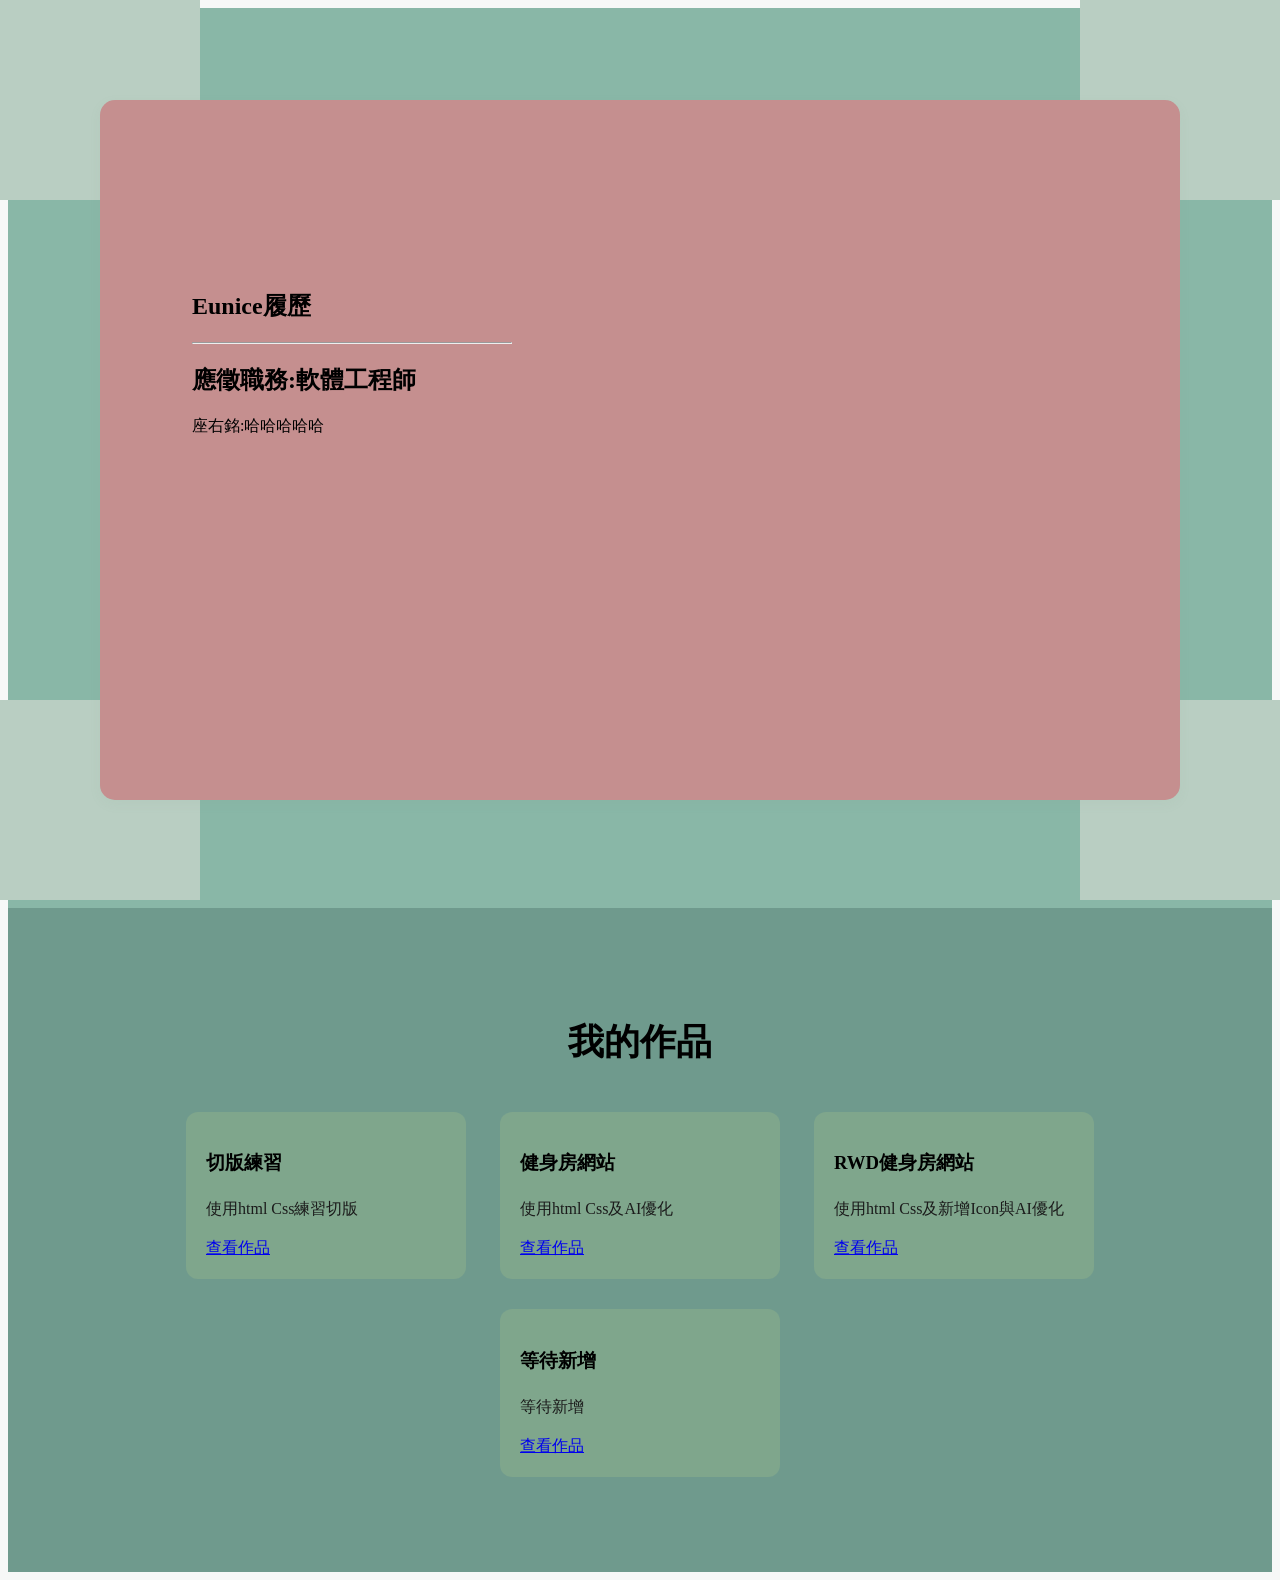
==== index.html @ 4a87353b "第一次上傳" ====
<!DOCTYPE html>
<html lang="zh-TW">

<head>
    <meta charset="UTF-8">
    <meta name="viewport" content="width=device-width, initial-scale=1.0">
    <title>個人簡歷</title>
    <link rel="stylesheet" href="css/all.min.css">

    <style>
        :root {
            /* ========================================
   Resume Portfolio Theme
   Morandi Green Developer Edition
   ======================================== */

            /* 主色 - 鼠尾草綠 */
            --primary-color: #7FA68C;

            /* 主色深色 */
            --primary-dark: #5F8570;

            /* 主色淺色 */
            --primary-light: #DCE8E0;

            /* 輔色 - 霧灰綠 */
            --secondary-color: #A8BDB3;

            /* 輔色深色 */
            --secondary-dark: #8CA297;

            /* 強調色 - 尤加利綠 */
            --accent-color: #6F9A8D;

            /* ========================================
   Background
   ======================================== */

            /* 網頁背景 */
            --background-color: #F6F8F7;

            /* 區塊背景 */
            --section-background: #EEF3F0;

            /* 卡片背景 */
            --surface-color: #FFFFFF;

            /* Hero背景 */
            --hero-background: #E7F0EB;

            /* ========================================
   Text
   ======================================== */

            /* 主要文字 */
            --text-primary: #1B1B1B;

            /* 次要文字 */
            --text-secondary: #5F6B65;

            /* 淺色文字 */
            --text-light: #7A8781;

            /* 標題文字 */
            --heading-color: #3D5A4B;

            /* ========================================
   Border
   ======================================== */

            /* 一般邊框 */
            --border-color: #D8E2DC;

            /* 強調邊框 */
            --border-accent: #B9CEC2;

            /* ========================================
   Portfolio
   ======================================== */

            /* 技能標籤 */
            --skill-tag-bg: #E3EEE8;

            /* 技能標籤文字 */
            --skill-tag-text: #4F7563;

            /* 專案卡片Hover */
            --project-hover: #F0F7F3;

            /* 時間軸 */
            --timeline-color: #A4C1B1;

            /* ========================================
   Button
   ======================================== */

            /* 主要按鈕 */
            --button-primary: #7FA68C;

            /* 主要按鈕Hover */
            --button-primary-hover: #5F8570;

            /* 次要按鈕 */
            --button-secondary: #E3EEE8;

            /* 次要按鈕Hover */
            --button-secondary-hover: #D2E4DA;

            /* ========================================
   Status
   ======================================== */

            /* 成功 */
            --success-color: #6EA77A;

            /* 提示 */
            --info-color: #89B7A7;

            /* 警告 */
            --warning-color: #D4B483;

            /* 錯誤 */
            --danger-color: #C58F8F;

            /* ========================================
   Shadow
   ======================================== */

            --shadow-light:
                0 4px 12px rgba(127, 166, 140, .08);

            --shadow-medium:
                0 8px 24px rgba(127, 166, 140, .12);

            --shadow-large:
                0 12px 36px rgba(127, 166, 140, .16);
        }

        body {
            background-color: var(--background-color);
        }

        .s01 {
            background-color: var(--info-color);
            height: 100vh;
            /* 裝置多高就多高 */
        }

        .s01 .box01 {
            width: 200px;
            height: 200px;
            background-color: var(--border-accent);
            position: absolute;
            /* 定位 上下左右 */
            top: 0;
            left: 0;

        }

        .s01 .box02 {
            width: 200px;
            height: 200px;
            background-color: var(--border-accent);
            position: absolute;
            left: 0;
            bottom: 0;
        }

        .s01 .box03 {
            width: 200px;
            height: 200px;
            background-color: var(--border-accent);
            position: absolute;
            right: 0;
            bottom: 0;
        }

        .s01 .box04 {
            width: 200px;
            height: 200px;
            background-color: var(--border-accent);
            position: absolute;
            top: 0;
            right: 0;
        }

        .s01 .userimg {
            position: absolute;
            top: 100px;
            left: 100px;
            bottom: 100px;
            right: 100px;
            background-color: var(--danger-color);
            background-image: url(images/thisisengineering-TXxiFuQLBKQ-unsplash.jpg);
            background-position: center center;
            background-size: cover;
            border-radius: 15px;
            box-shadow: var(--shadow-light);
        }

        .usertext {
            position: absolute;
            top: 30%;
            left: 15%;
            right: 60%;
        }

        /* S02作品區 */
        .s02{
            padding: 80px 10%;
            background-color: var(--accent-color);
            text-align: center;
        }

        .s02 h2{
            font-size: 36px;
        }

        .s02 .card{
            display: inline-block ;
            margin: 15px;
            width: 240px;
            background-color: var(--button-primary);
            padding: 20px;
            text-align: left;
            border-radius: 12px;
        }

        .s02 .card h3 {
            color: var(--text-primary)
            margin-top: 0;
        }
        
        .s02 .card p{
            line-height: 1.7;
            color: var(--text-primary);
        }

    </style>

</head>

<body>

    <section class="s01">

        <div class="box01"></div>
        <div class="box02"></div>
        <div class="box03"></div>
        <div class="box04"></div>
        <div class="userimg"></div>
        <div class="usertext">

            <h1>Eunice履歷</h1>
            <hr>
            <h2>應徵職務:軟體工程師</h2>
            <p>座右銘:哈哈哈哈哈</p>
        </div>

    </section>

    <section class="s02">

        <h2>我的作品</h2>

    <!-- 作品01 -->
    <div class="card">
    <h3>切版練習</h3>
    <p>使用html Css練習切版</p>
    <a href="20260527-1.html" target="_blank">查看作品</a>
    </div>

    <!-- 作品02 -->
    <div class="card">
    <h3>健身房網站</h3>
    <p>使用html Css及AI優化</p>
    <a href="20260528-AI.html" target="_blank">查看作品</a>
    </div>

    <!-- 作品03 -->
    <div class="card">
    <h3>RWD健身房網站</h3>
    <p>使用html Css及新增Icon與AI優化</p>
    <a href="20260602-ai2.html" target="_blank">查看作品</a>
    </div>

        <!-- 作品04 -->
    <div class="card">
    <h3>等待新增</h3>
    <p>等待新增</p>
    <a href="20260602-ai2.html" target="_blank">查看作品</a>
    </div>

</section>

</body>

</html>
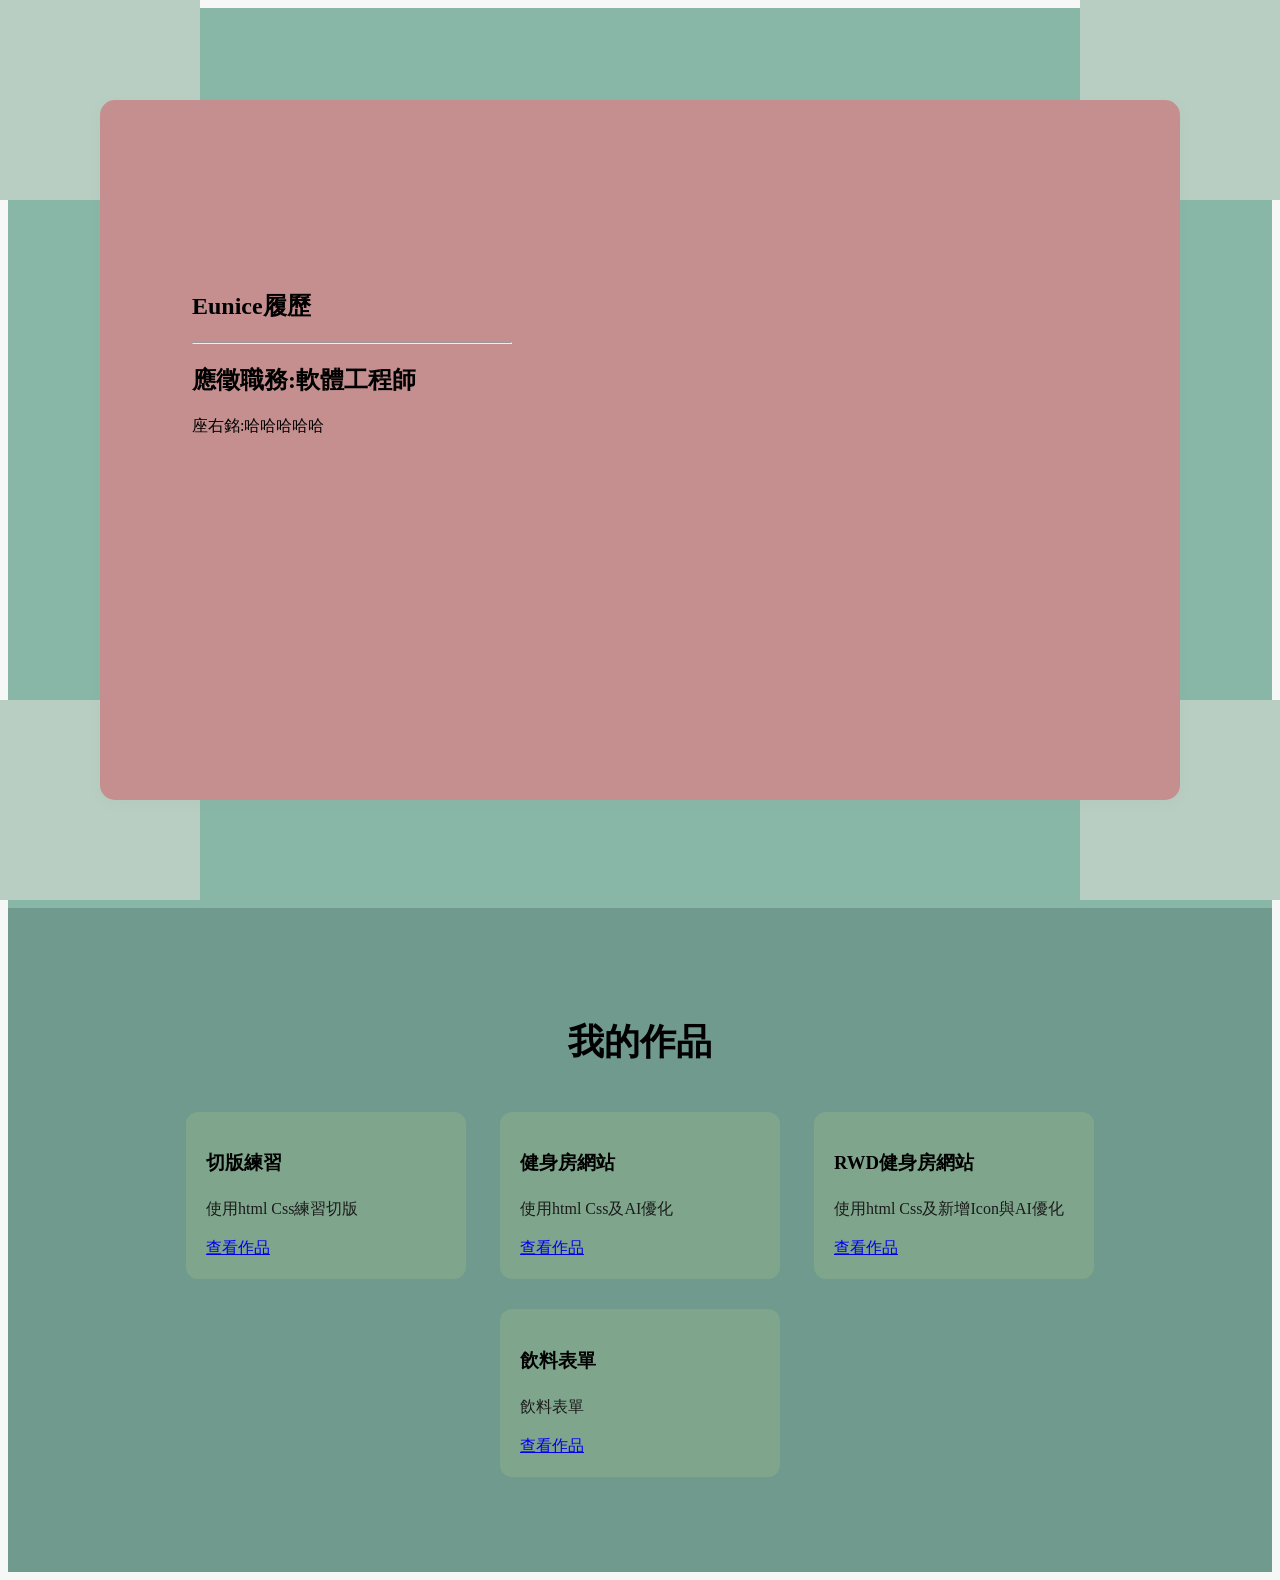
==== commit 0c8d78e0: "Update section title and description for card 飲料表單" ====
--- a/index.html
+++ b/index.html
@@ -286,13 +286,13 @@
 
         <!-- 作品04 -->
     <div class="card">
-    <h3>等待新增</h3>
-    <p>等待新增</p>
-    <a href="20260602-ai2.html" target="_blank">查看作品</a>
+    <h3>飲料表單</h3>
+    <p>飲料表單</p>
+    <a href="CH11表單練習ai.html" target="_blank">查看作品</a>
     </div>
 
 </section>
 
 </body>
 
-</html>+</html>
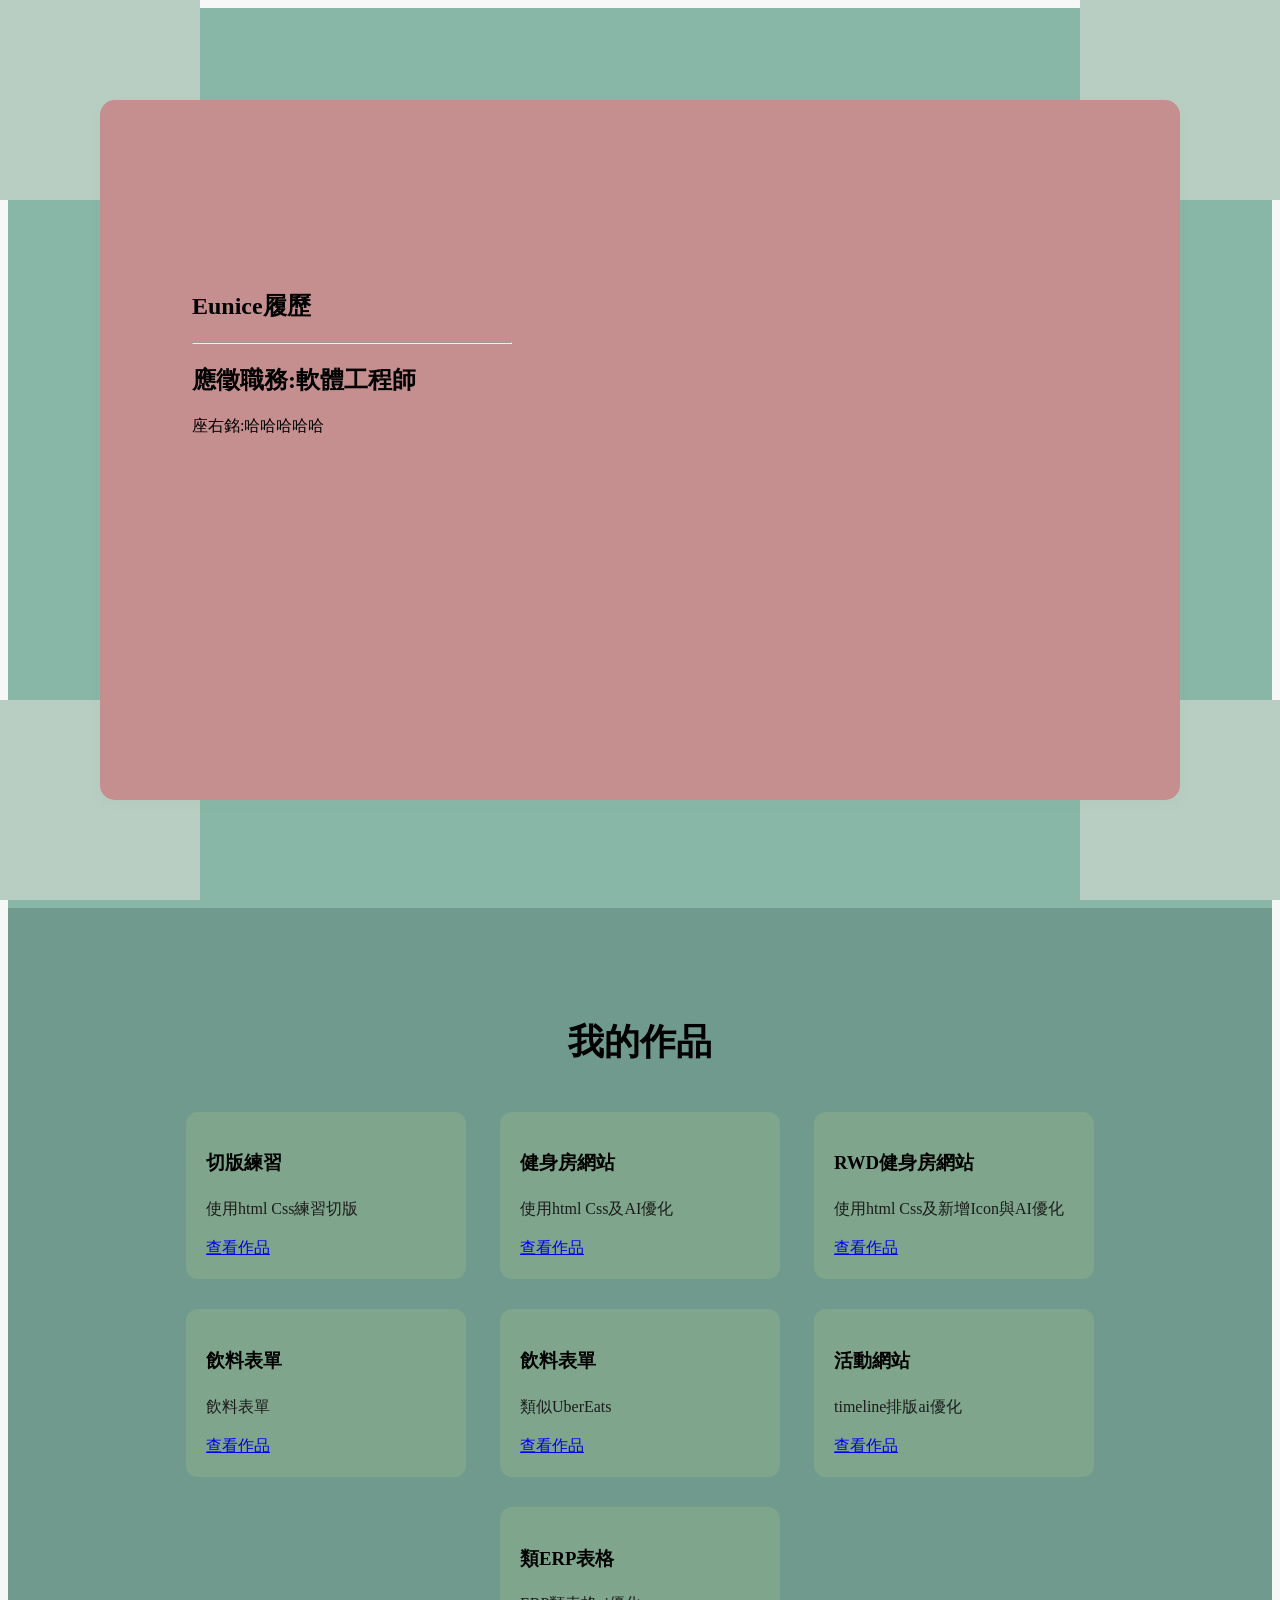
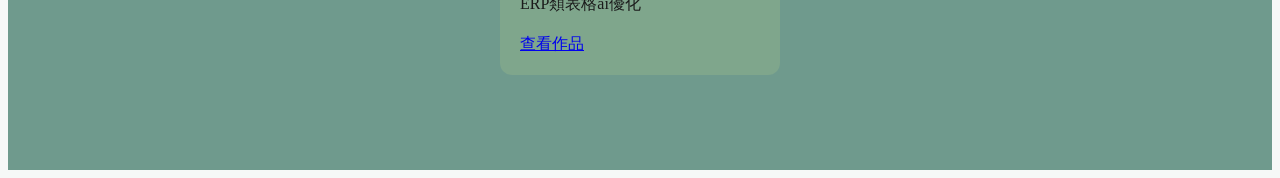
==== commit 850607e7: "新增並修改網頁檔案" ====
--- a/index.html
+++ b/index.html
@@ -291,6 +291,33 @@
     <a href="CH11表單練習ai.html" target="_blank">查看作品</a>
     </div>
 
+
+        <!-- 作品05 -->
+    <div class="card">
+    <h3>飲料表單</h3>
+    <p>類似UberEats</p>
+    <a href="20260625-1.html" target="_blank">查看作品</a>
+    </div>
+    
+      <!-- 作品06 -->
+    <div class="card">
+    <h3>活動網站</h3>
+    <p>timeline排版ai優化</p>
+    <a href="20260623-ch7-flex-ex01-timeline-section-AI.html" target="_blank">查看作品</a>
+    </div>
+
+          <!-- 作品07 -->
+    <div class="card">
+    <h3>類ERP表格</h3>
+    <p>ERP類表格ai優化</p>
+    <a href="20260605-Tabla-AI.html" target="_blank">查看作品</a>
+    </div>
+
+
+
+
+
+
 </section>
 
 </body>
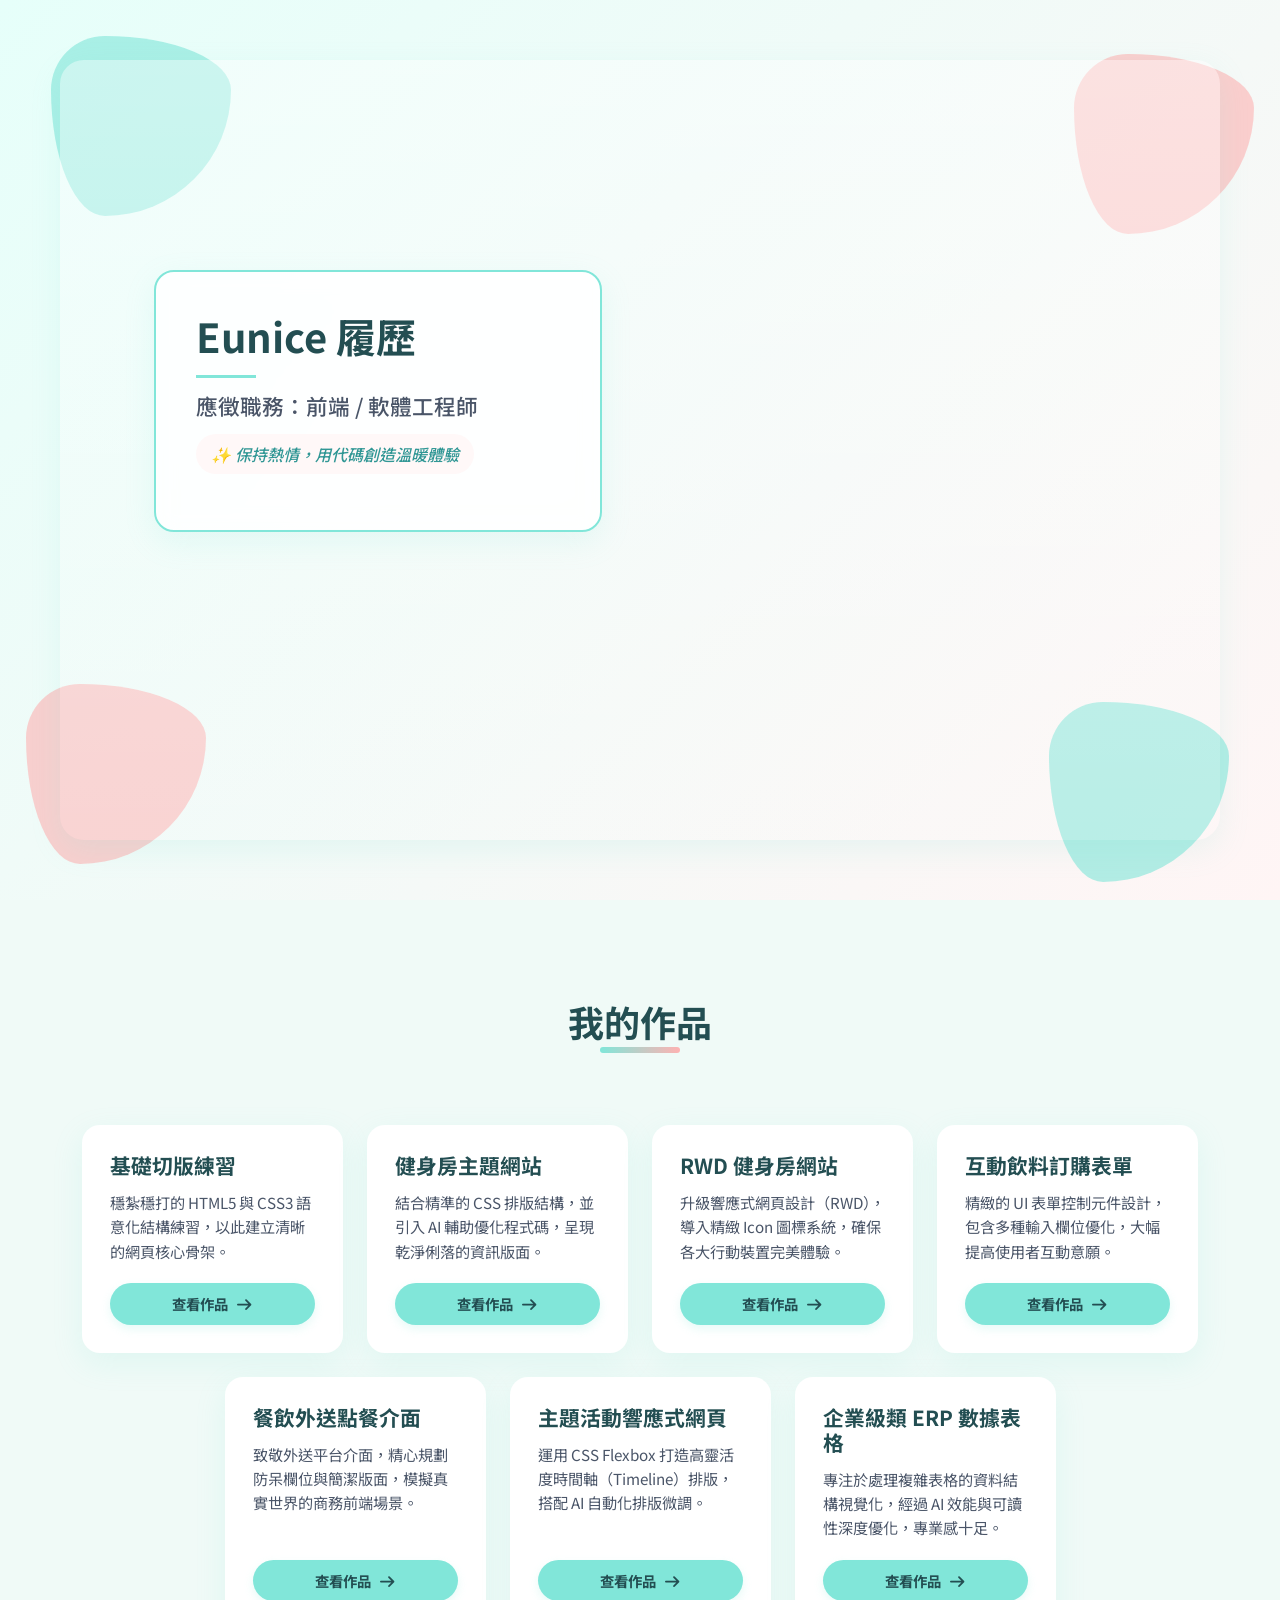
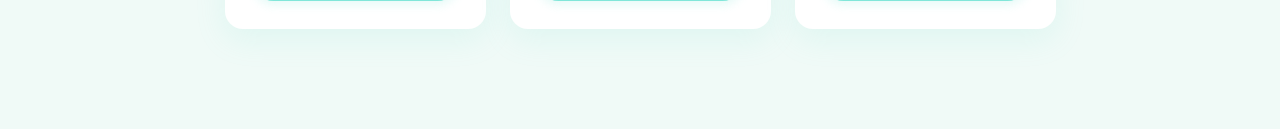
==== commit c924c716: "修改index美化" ====
--- a/index.html
+++ b/index.html
@@ -4,322 +4,323 @@
 <head>
     <meta charset="UTF-8">
     <meta name="viewport" content="width=device-width, initial-scale=1.0">
-    <title>個人簡歷</title>
+    <title>Eunice | 個人簡歷</title>
     <link rel="stylesheet" href="css/all.min.css">
+    <link href="https://cdn.jsdelivr.net/npm/bootstrap@5.3.3/dist/css/bootstrap.min.css" rel="stylesheet">
+    <link href="https://fonts.googleapis.com/css2?family=Noto+Sans+TC:wght@400;500;700&display=swap" rel="stylesheet">
 
     <style>
         :root {
             /* ========================================
-   Resume Portfolio Theme
-   Morandi Green Developer Edition
-   ======================================== */
-
-            /* 主色 - 鼠尾草綠 */
-            --primary-color: #7FA68C;
-
-            /* 主色深色 */
-            --primary-dark: #5F8570;
-
-            /* 主色淺色 */
-            --primary-light: #DCE8E0;
-
-            /* 輔色 - 霧灰綠 */
-            --secondary-color: #A8BDB3;
-
-            /* 輔色深色 */
-            --secondary-dark: #8CA297;
-
-            /* 強調色 - 尤加利綠 */
-            --accent-color: #6F9A8D;
-
-            /* ========================================
-   Background
-   ======================================== */
-
-            /* 網頁背景 */
-            --background-color: #F6F8F7;
-
-            /* 區塊背景 */
-            --section-background: #EEF3F0;
-
-            /* 卡片背景 */
-            --surface-color: #FFFFFF;
-
-            /* Hero背景 */
-            --hero-background: #E7F0EB;
-
-            /* ========================================
-   Text
-   ======================================== */
-
-            /* 主要文字 */
-            --text-primary: #1B1B1B;
-
-            /* 次要文字 */
-            --text-secondary: #5F6B65;
-
-            /* 淺色文字 */
-            --text-light: #7A8781;
-
-            /* 標題文字 */
-            --heading-color: #3D5A4B;
-
-            /* ========================================
-   Border
-   ======================================== */
-
-            /* 一般邊框 */
-            --border-color: #D8E2DC;
-
-            /* 強調邊框 */
-            --border-accent: #B9CEC2;
-
-            /* ========================================
-   Portfolio
-   ======================================== */
-
-            /* 技能標籤 */
-            --skill-tag-bg: #E3EEE8;
-
-            /* 技能標籤文字 */
-            --skill-tag-text: #4F7563;
-
-            /* 專案卡片Hover */
-            --project-hover: #F0F7F3;
-
-            /* 時間軸 */
-            --timeline-color: #A4C1B1;
-
-            /* ========================================
-   Button
-   ======================================== */
-
-            /* 主要按鈕 */
-            --button-primary: #7FA68C;
-
-            /* 主要按鈕Hover */
-            --button-primary-hover: #5F8570;
-
-            /* 次要按鈕 */
-            --button-secondary: #E3EEE8;
-
-            /* 次要按鈕Hover */
-            --button-secondary-hover: #D2E4DA;
-
-            /* ========================================
-   Status
-   ======================================== */
-
-            /* 成功 */
-            --success-color: #6EA77A;
-
-            /* 提示 */
-            --info-color: #89B7A7;
-
-            /* 警告 */
-            --warning-color: #D4B483;
-
-            /* 錯誤 */
-            --danger-color: #C58F8F;
-
-            /* ========================================
-   Shadow
-   ======================================== */
-
-            --shadow-light:
-                0 4px 12px rgba(127, 166, 140, .08);
-
-            --shadow-medium:
-                0 8px 24px rgba(127, 166, 140, .12);
-
-            --shadow-large:
-                0 12px 36px rgba(127, 166, 140, .16);
-        }
-
+               重塑：蒂芬妮綠 & 粉嫩 療癒配色
+               ======================================== */
+            --primary-color: #81E6D9;       /* 核心：蒂芬妮綠 */
+            --primary-dark: #319795;        /* 蒂芬妮深綠 (文字與按鈕用) */
+            --primary-light: #E6FFFA;       /* 蒂芬妮淺綠 */
+            
+            --accent-pink: #FFF5F5;         /* 粉嫩粉背景 */
+            --accent-pink-dark: #FEB2B2;    /* 點綴粉色 */
+
+            /* 背景與區塊 */
+            --background-color: #FAFFFF;
+            --section-background: #F0FAF7;
+            --surface-color: #FFFFFF;       /* 卡片底色：純白 */
+
+            /* 文字顏色 */
+            --text-primary: #2D3748;        /* 舒適的深灰，比純黑更柔和 */
+            --text-secondary: #4A5568;      /* 次要文字 */
+            --heading-color: #234E52;       /* 標題專用：深森林綠 */
+
+            /* 陰影 */
+            --shadow-comfort: 0 10px 30px rgba(129, 230, 217, 0.15);
+            --shadow-hover: 0 15px 35px rgba(49, 151, 149, 0.25);
+        }
+
+        /* 通用樣式優化 */
         body {
+            font-family: 'Noto Sans TC', sans-serif;
             background-color: var(--background-color);
-        }
-
+            color: var(--text-primary);
+            margin: 0;
+            overflow-x: hidden;
+        }
+
+        /* ========================================
+           S01 歡迎區塊 (保留原本架構，加入RWD優化)
+           ======================================== */
         .s01 {
-            background-color: var(--info-color);
-            height: 100vh;
-            /* 裝置多高就多高 */
-        }
-
-        .s01 .box01 {
-            width: 200px;
-            height: 200px;
-            background-color: var(--border-accent);
+            background: linear-gradient(135deg, var(--primary-light) 0%, var(--accent-pink) 100%);
+            min-height: 100vh;
+            position: relative;
+            display: flex;
+            align-items: center;
+            justify-content: center;
+            padding: 40px 20px;
+        }
+
+        /* 四個角落的裝飾方塊 (改用粉嫩與蒂芬妮綠半透明色，增添層次) */
+        .s01 .box01, .s01 .box02, .s01 .box03, .s01 .box04 {
+            width: 15vw;
+            height: 15vw;
+            max-width: 180px;
+            max-height: 180px;
             position: absolute;
-            /* 定位 上下左右 */
-            top: 0;
-            left: 0;
-
-        }
-
-        .s01 .box02 {
-            width: 200px;
-            height: 200px;
-            background-color: var(--border-accent);
-            position: absolute;
-            left: 0;
-            bottom: 0;
-        }
-
-        .s01 .box03 {
-            width: 200px;
-            height: 200px;
-            background-color: var(--border-accent);
-            position: absolute;
-            right: 0;
-            bottom: 0;
-        }
-
-        .s01 .box04 {
-            width: 200px;
-            height: 200px;
-            background-color: var(--border-accent);
-            position: absolute;
-            top: 0;
-            right: 0;
-        }
-
+            border-radius: 30% 70% 70% 30% / 30% 30% 70% 70%; /* 圓潤有機形狀 */
+            opacity: 0.6;
+            z-index: 1;
+        }
+        .s01 .box01 { top: 4%; left: 4%; background-color: var(--primary-color); }
+        .s01 .box02 { bottom: 4%; left: 2%; background-color: var(--accent-pink-dark); }
+        .s01 .box03 { bottom: 2%; right: 4%; background-color: var(--primary-color); }
+        .s01 .box04 { top: 6%; right: 2%; background-color: var(--accent-pink-dark); }
+
+        /* 大背景主圖 */
         .s01 .userimg {
             position: absolute;
-            top: 100px;
-            left: 100px;
-            bottom: 100px;
-            right: 100px;
-            background-color: var(--danger-color);
-            background-image: url(images/thisisengineering-TXxiFuQLBKQ-unsplash.jpg);
+            top: 60px;
+            left: 60px;
+            bottom: 60px;
+            right: 60px;
+            background-image: linear-gradient(rgba(255,255,255,0.4), rgba(255,255,255,0.1)), url(images/thisisengineering-TXxiFuQLBKQ-unsplash.jpg);
             background-position: center center;
             background-size: cover;
-            border-radius: 15px;
-            box-shadow: var(--shadow-light);
-        }
-
+            border-radius: 24px;
+            box-shadow: var(--shadow-comfort);
+            z-index: 2;
+        }
+
+        /* 主文字區改良：RWD 自動置中 */
         .usertext {
+            position: relative;
+            z-index: 3;
+            background-color: rgba(255, 255, 255, 0.85);
+            backdrop-filter: blur(10px);
+            padding: 40px;
+            border-radius: 20px;
+            border: 2px solid var(--primary-color);
+            box-shadow: var(--shadow-comfort);
+            max-width: 500px;
+            width: 100%;
+            text-align: center;
+        }
+
+        @media (min-width: 768px) {
+            /* 桌機版維持你原本的左側偏好位置 */
+            .usertext {
+                position: absolute;
+                top: 30%;
+                left: 12%;
+                text-align: left;
+                width: 35%;
+            }
+        }
+
+        .usertext h1 {
+            color: var(--heading-color);
+            font-weight: 700;
+            font-size: 2.5rem;
+            margin-bottom: 10px;
+        }
+
+        .usertext hr {
+            border-top: 3px solid var(--primary-color);
+            opacity: 1;
+            width: 60px;
+            margin: 15px 0;
+        }
+        @media (max-width: 767px) { .usertext hr { margin: 15px auto; } }
+
+        .usertext h2 {
+            color: var(--text-secondary);
+            font-size: 1.35rem;
+            font-weight: 500;
+            margin-bottom: 15px;
+        }
+
+        .usertext p {
+            color: var(--primary-dark);
+            font-style: italic;
+            font-weight: 500;
+            background: rgba(255, 245, 245, 0.7);
+            padding: 8px 15px;
+            border-radius: 30px;
+            display: inline-block;
+        }
+
+        /* ========================================
+           S02 作品集區塊 (使用 Bootstrap Grid 實現完美 RWD)
+           ======================================== */
+        .s02 {
+            padding: 100px 0;
+            background-color: var(--section-background);
+        }
+
+        .s02 h2 {
+            font-size: 2.25rem;
+            font-weight: 700;
+            color: var(--heading-color);
+            margin-bottom: 50px;
+            position: relative;
+            display: inline-block;
+        }
+
+        /* 標題底下的粉嫩蒂芬妮裝飾線 */
+        .s02 h2::after {
+            content: '';
             position: absolute;
-            top: 30%;
-            left: 15%;
-            right: 60%;
-        }
-
-        /* S02作品區 */
-        .s02{
-            padding: 80px 10%;
-            background-color: var(--accent-color);
+            bottom: -10px;
+            left: 50%;
+            transform: translateX(-50%);
+            width: 80px;
+            height: 6px;
+            background: linear-gradient(90deg, var(--primary-color), var(--accent-pink-dark));
+            border-radius: 3px;
+        }
+
+        /* 項目卡片美化 */
+        .s02 .card {
+            border: none;
+            background-color: var(--surface-color);
+            padding: 28px;
+            text-align: left;
+            border-radius: 18px;
+            box-shadow: var(--shadow-comfort);
+            transition: transform 0.3s cubic-bezier(0.175, 0.885, 0.32, 1.275), box-shadow 0.3s ease;
+            height: 100%; /* 讓同排卡片等高 */
+            display: flex;
+            flex-direction: column;
+        }
+
+        .s02 .card:hover {
+            transform: translateY(-8px);
+            box-shadow: var(--shadow-hover);
+            background: linear-gradient(#fff, #fff) padding-box, 
+                        linear-gradient(135deg, var(--primary-color), var(--accent-pink-dark)) border-box;
+            border: 2px solid transparent;
+        }
+
+        .s02 .card h3 {
+            font-size: 1.3rem;
+            font-weight: 700;
+            color: var(--heading-color);
+            margin-top: 0;
+            margin-bottom: 12px;
+        }
+
+        .s02 .card p {
+            font-size: 0.95rem;
+            line-height: 1.6;
+            color: var(--text-secondary);
+            flex-grow: 1; /* 自動撐開空間 */
+            margin-bottom: 20px;
+        }
+
+        /* 按鈕美化成漂亮的圓角蒂芬妮綠 */
+        .s02 .card a {
+            display: inline-block;
             text-align: center;
-        }
-
-        .s02 h2{
-            font-size: 36px;
-        }
-
-        .s02 .card{
-            display: inline-block ;
-            margin: 15px;
-            width: 240px;
-            background-color: var(--button-primary);
-            padding: 20px;
-            text-align: left;
-            border-radius: 12px;
-        }
-
-        .s02 .card h3 {
-            color: var(--text-primary)
-            margin-top: 0;
-        }
-        
-        .s02 .card p{
-            line-height: 1.7;
-            color: var(--text-primary);
-        }
-
+            background-color: var(--primary-color);
+            color: var(--heading-color) !important;
+            font-weight: 700;
+            text-decoration: none;
+            padding: 10px 20px;
+            border-radius: 30px;
+            font-size: 0.9rem;
+            transition: all 0.2s ease;
+            box-shadow: 0 4px 10px rgba(129, 230, 217, 0.2);
+        }
+
+        .s02 .card a:hover {
+            background-color: var(--primary-dark);
+            color: #ffffff !important;
+            box-shadow: 0 6px 15px rgba(49, 151, 149, 0.4);
+        }
     </style>
-
 </head>
 
 <body>
 
     <section class="s01">
-
         <div class="box01"></div>
         <div class="box02"></div>
         <div class="box03"></div>
         <div class="box04"></div>
+        
         <div class="userimg"></div>
+        
         <div class="usertext">
-
-            <h1>Eunice履歷</h1>
+            <h1>Eunice 履歷</h1>
             <hr>
-            <h2>應徵職務:軟體工程師</h2>
-            <p>座右銘:哈哈哈哈哈</p>
+            <h2>應徵職務：前端 / 軟體工程師</h2>
+            <p>✨ 保持熱情，用代碼創造溫暖體驗</p>
         </div>
-
     </section>
 
     <section class="s02">
-
-        <h2>我的作品</h2>
-
-    <!-- 作品01 -->
-    <div class="card">
-    <h3>切版練習</h3>
-    <p>使用html Css練習切版</p>
-    <a href="20260527-1.html" target="_blank">查看作品</a>
-    </div>
-
-    <!-- 作品02 -->
-    <div class="card">
-    <h3>健身房網站</h3>
-    <p>使用html Css及AI優化</p>
-    <a href="20260528-AI.html" target="_blank">查看作品</a>
-    </div>
-
-    <!-- 作品03 -->
-    <div class="card">
-    <h3>RWD健身房網站</h3>
-    <p>使用html Css及新增Icon與AI優化</p>
-    <a href="20260602-ai2.html" target="_blank">查看作品</a>
-    </div>
-
-        <!-- 作品04 -->
-    <div class="card">
-    <h3>飲料表單</h3>
-    <p>飲料表單</p>
-    <a href="CH11表單練習ai.html" target="_blank">查看作品</a>
-    </div>
-
-
-        <!-- 作品05 -->
-    <div class="card">
-    <h3>飲料表單</h3>
-    <p>類似UberEats</p>
-    <a href="20260625-1.html" target="_blank">查看作品</a>
-    </div>
-    
-      <!-- 作品06 -->
-    <div class="card">
-    <h3>活動網站</h3>
-    <p>timeline排版ai優化</p>
-    <a href="20260623-ch7-flex-ex01-timeline-section-AI.html" target="_blank">查看作品</a>
-    </div>
-
-          <!-- 作品07 -->
-    <div class="card">
-    <h3>類ERP表格</h3>
-    <p>ERP類表格ai優化</p>
-    <a href="20260605-Tabla-AI.html" target="_blank">查看作品</a>
-    </div>
-
-
-
-
-
-
-</section>
+        <div class="container text-center">
+            <h2>我的作品</h2>
+            
+            <div class="row g-4 mt-2 justify-content-center">
+                
+                <div class="col-sm-6 col-md-4 col-lg-3">
+                    <div class="card">
+                        <h3>基礎切版練習</h3>
+                        <p>穩紮穩打的 HTML5 與 CSS3 語意化結構練習，以此建立清晰的網頁核心骨架。</p>
+                        <a href="20260527-1.html" target="_blank">查看作品 <i class="fas fa-arrow-right ms-1"></i></a>
+                    </div>
+                </div>
+
+                <div class="col-sm-6 col-md-4 col-lg-3">
+                    <div class="card">
+                        <h3>健身房主題網站</h3>
+                        <p>結合精準的 CSS 排版結構，並引入 AI 輔助優化程式碼，呈現乾淨俐落的資訊版面。</p>
+                        <a href="20260528-AI.html" target="_blank">查看作品 <i class="fas fa-arrow-right ms-1"></i></a>
+                    </div>
+                </div>
+
+                <div class="col-sm-6 col-md-4 col-lg-3">
+                    <div class="card">
+                        <h3>RWD 健身房網站</h3>
+                        <p>升級響應式網頁設計（RWD），導入精緻 Icon 圖標系統，確保各大行動裝置完美體驗。</p>
+                        <a href="20260602-ai2.html" target="_blank">查看作品 <i class="fas fa-arrow-right ms-1"></i></a>
+                    </div>
+                </div>
+
+                <div class="col-sm-6 col-md-4 col-lg-3">
+                    <div class="card">
+                        <h3>互動飲料訂購表單</h3>
+                        <p>精緻的 UI 表單控制元件設計，包含多種輸入欄位優化，大幅提高使用者互動意願。</p>
+                        <a href="CH11表單練習ai.html" target="_blank">查看作品 <i class="fas fa-arrow-right ms-1"></i></a>
+                    </div>
+                </div>
+
+                <div class="col-sm-6 col-md-4 col-lg-3">
+                    <div class="card">
+                        <h3>餐飲外送點餐介面</h3>
+                        <p>致敬外送平台介面，精心規劃防呆欄位與簡潔版面，模擬真實世界的商務前端場景。</p>
+                        <a href="20260625-1.html" target="_blank">查看作品 <i class="fas fa-arrow-right ms-1"></i></a>
+                    </div>
+                </div>
+                
+                <div class="col-sm-6 col-md-4 col-lg-3">
+                    <div class="card">
+                        <h3>主題活動響應式網頁</h3>
+                        <p>運用 CSS Flexbox 打造高靈活度時間軸（Timeline）排版，搭配 AI 自動化排版微調。</p>
+                        <a href="20260623-ch7-flex-ex01-timeline-section-AI.html" target="_blank">查看作品 <i class="fas fa-arrow-right ms-1"></i></a>
+                    </div>
+                </div>
+
+                <div class="col-sm-6 col-md-4 col-lg-3">
+                    <div class="card">
+                        <h3>企業級類 ERP 數據表格</h3>
+                        <p>專注於處理複雜表格的資料結構視覺化，經過 AI 效能與可讀性深度優化，專業感十足。</p>
+                        <a href="20260605-Tabla-AI.html" target="_blank">查看作品 <i class="fas fa-arrow-right ms-1"></i></a>
+                    </div>
+                </div>
+
+            </div>
+        </div>
+    </section>
 
 </body>
-
-</html>
+</html>
